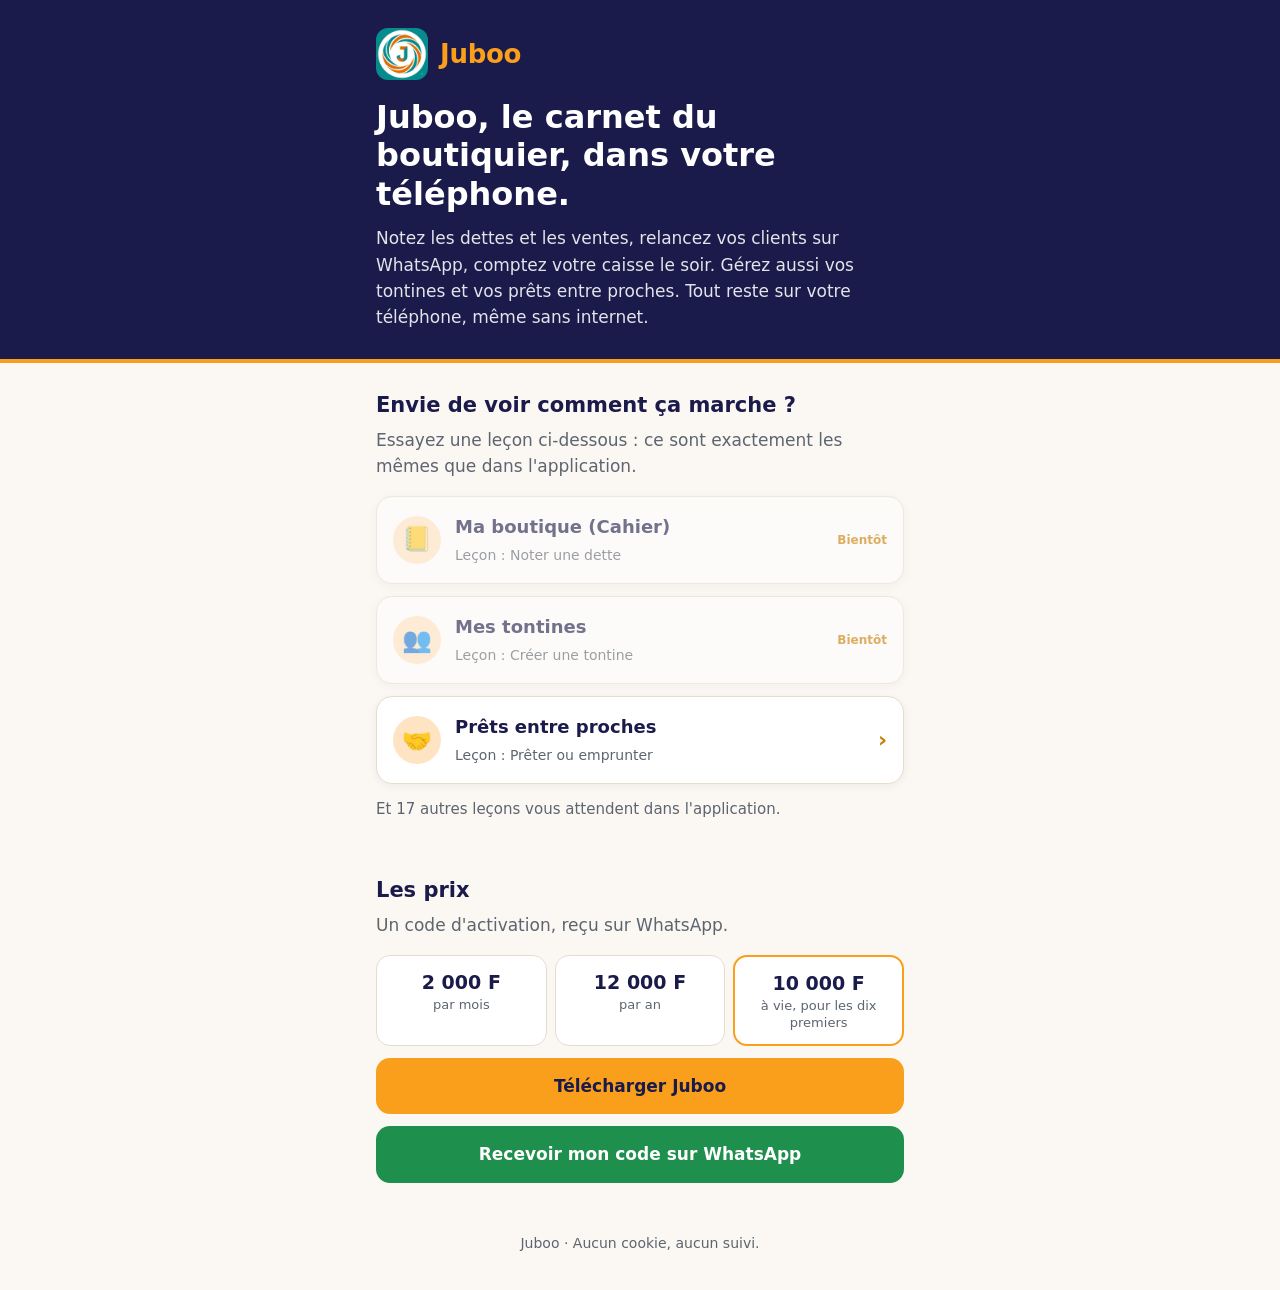
==== index.html @ e8f33935 "Site du tutoriel : accueil, lecteur et leçon « Prêter ou emprunter » Le lecteur dessine lui-même le " ====
<!doctype html>
<html lang="fr">
<head>
<meta charset="utf-8">
<meta name="viewport" content="width=device-width, initial-scale=1">
<title>Juboo — le carnet du boutiquier</title>
<meta name="description" content="Notez les dettes et les ventes, relancez vos clients sur WhatsApp, gérez vos tontines et vos prêts entre proches. Tout reste sur votre téléphone.">
<meta name="theme-color" content="#1A1B4B">
<link rel="icon" href="assets/logo.png">
<style>
  :root{
    --orange:#F99F1B; --orange-fonce:#C97D00;
    --marine:#1A1B4B; --papier:#FBF7F2; --blanc:#FFFFFF;
    --encre:#20203A; --gris:#5C6570; --trait:#E6DDD0;
  }
  *{box-sizing:border-box}
  body{margin:0;background:var(--papier);color:var(--encre);
    font-family:Roboto,system-ui,-apple-system,"Segoe UI",Arial,sans-serif;
    font-size:17px;line-height:1.55;-webkit-font-smoothing:antialiased}
  .page{max-width:560px;margin:0 auto;padding:0 16px}
  a{color:inherit}

  header{background:var(--marine);color:#fff;border-bottom:4px solid var(--orange)}
  header .page{padding-top:28px;padding-bottom:28px}
  .marque{display:flex;align-items:center;gap:12px;margin-bottom:18px}
  .marque img{width:52px;height:52px;border-radius:12px}
  .marque span{font-size:26px;font-weight:800;color:var(--orange);letter-spacing:-.01em}
  h1{font-size:clamp(24px,6.4vw,32px);line-height:1.2;margin:0 0 12px;font-weight:800}
  header p{margin:0;color:rgba(255,255,255,.88)}

  section{padding:26px 0}
  h2{font-size:21px;margin:0 0 6px;color:var(--marine)}
  .sous{margin:0 0 16px;color:var(--gris)}

  .espaces{display:grid;gap:12px}
  .espace{display:flex;align-items:center;gap:14px;padding:16px;border-radius:16px;
    background:var(--blanc);border:1px solid var(--trait);text-decoration:none;
    box-shadow:0 2px 8px rgba(26,27,75,.06)}
  .espace:active{transform:scale(.99)}
  .espace .icone{width:48px;height:48px;flex:none;border-radius:50%;background:#FFE4C4;
    display:grid;place-items:center;font-size:24px}
  .espace b{display:block;font-size:18px;color:var(--marine)}
  .espace small{color:var(--gris);font-size:14px}
  .espace .fl{margin-left:auto;color:var(--orange-fonce);font-size:22px;font-weight:700}
  .espace.bientot{opacity:.6;pointer-events:none}
  .espace.bientot .fl{font-size:12px;font-weight:700}
  .autres{margin:14px 0 0;color:var(--gris);font-size:15px}

  .prix{display:grid;grid-template-columns:repeat(3,1fr);gap:8px}
  .prix div{background:var(--blanc);border:1px solid var(--trait);border-radius:14px;
    padding:12px 8px;text-align:center}
  .prix b{display:block;font-size:19px;color:var(--marine)}
  .prix small{color:var(--gris);font-size:13px;line-height:1.3;display:block}
  .prix .vie{border:2px solid var(--orange)}

  .btn{display:flex;justify-content:center;align-items:center;gap:8px;padding:15px;
    border-radius:14px;font-weight:700;text-decoration:none;font-size:17px;margin-top:12px}
  .btn.principal{background:var(--orange);color:var(--marine)}
  .btn.whatsapp{background:#1F8F4E;color:#fff}

  footer{padding:24px 0 36px;color:var(--gris);font-size:14px;text-align:center}
</style>
</head>
<body>
<header>
  <div class="page">
    <div class="marque"><img src="assets/logo.png" alt=""><span>Juboo</span></div>
    <h1>Juboo, le carnet du boutiquier, dans votre téléphone.</h1>
    <p>Notez les dettes et les ventes, relancez vos clients sur WhatsApp, comptez votre caisse le soir.
      Gérez aussi vos tontines et vos prêts entre proches. Tout reste sur votre téléphone, même sans internet.</p>
  </div>
</header>

<main class="page">
  <section id="lecons">
    <h2>Envie de voir comment ça marche ?</h2>
    <p class="sous">Essayez une leçon ci-dessous : ce sont exactement les mêmes que dans l'application.</p>
    <div class="espaces" id="espaces"></div>
    <p class="autres">Et 17 autres leçons vous attendent dans l'application.</p>
  </section>

  <section id="telecharger">
    <h2>Les prix</h2>
    <p class="sous">Un code d'activation, reçu sur WhatsApp.</p>
    <div class="prix">
      <div><b>2 000 F</b><small>par mois</small></div>
      <div><b>12 000 F</b><small>par an</small></div>
      <div class="vie"><b>10 000 F</b><small>à vie, pour les dix premiers</small></div>
    </div>
    <a class="btn principal" href="https://github.com/it7674007-png/juboo-website/releases/latest">Télécharger Juboo</a>
    <a class="btn whatsapp" href="https://wa.me/221775543487?text=Bonjour%2C%20je%20souhaite%20activer%20Juboo.">Recevoir mon code sur WhatsApp</a>
  </section>
</main>

<footer>Juboo · Aucun cookie, aucun suivi.</footer>

<script>
  // Les trois boutons viennent de lecons.json : une leçon sans captures s'affiche « Bientôt ».
  const icones = { CAHIER: '📒', TONTINES: '👥', PRETS: '🤝' };
  fetch('lecons/lecons.json').then(r => r.json()).then(liste => {
    const box = document.getElementById('espaces');
    liste.forEach(l => {
      const a = document.createElement('a');
      a.className = 'espace' + (l.disponible ? '' : ' bientot');
      a.href = 'jouer.html?lecon=' + encodeURIComponent(l.id);
      a.innerHTML = '<span class="icone" aria-hidden="true"></span><span><b></b><small></small></span><span class="fl"></span>';
      a.querySelector('.icone').textContent = icones[l.module] || '•';
      a.querySelector('b').textContent = l.espace;
      a.querySelector('small').textContent = 'Leçon : ' + l.titre;
      a.querySelector('.fl').textContent = l.disponible ? '›' : 'Bientôt';
      box.append(a);
    });
  });
</script>
</body>
</html>
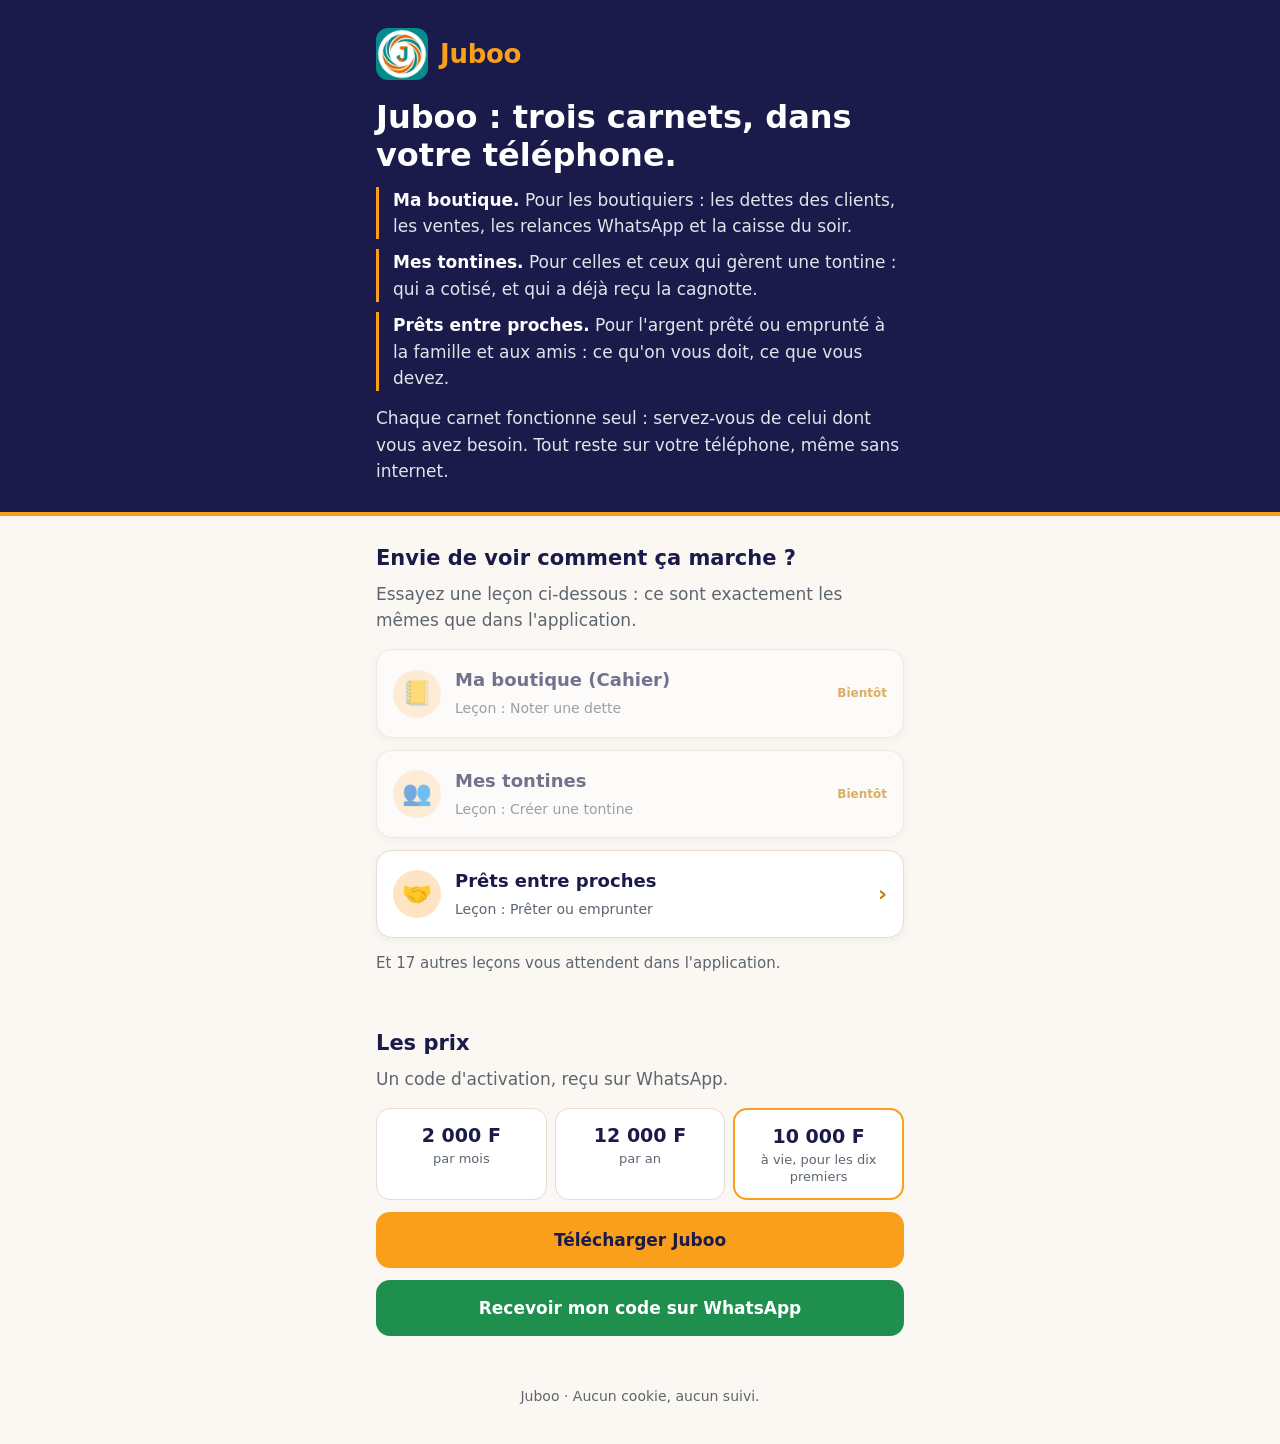
==== commit f26c80e1: "Accueil : présenter les trois carnets, chacun indépendant Co-Authored-By: Claude Opus 5.5 <noreply@a" ====
--- a/index.html
+++ b/index.html
@@ -27,6 +27,9 @@
   .marque span{font-size:26px;font-weight:800;color:var(--orange);letter-spacing:-.01em}
   h1{font-size:clamp(24px,6.4vw,32px);line-height:1.2;margin:0 0 12px;font-weight:800}
   header p{margin:0;color:rgba(255,255,255,.88)}
+  .modules{list-style:none;margin:0 0 14px;padding:0;display:grid;gap:10px}
+  .modules li{padding-left:14px;border-left:3px solid var(--orange);color:rgba(255,255,255,.88)}
+  .modules b{color:#fff}
 
   section{padding:26px 0}
   h2{font-size:21px;margin:0 0 6px;color:var(--marine)}
@@ -65,9 +68,13 @@
 <header>
   <div class="page">
     <div class="marque"><img src="assets/logo.png" alt=""><span>Juboo</span></div>
-    <h1>Juboo, le carnet du boutiquier, dans votre téléphone.</h1>
-    <p>Notez les dettes et les ventes, relancez vos clients sur WhatsApp, comptez votre caisse le soir.
-      Gérez aussi vos tontines et vos prêts entre proches. Tout reste sur votre téléphone, même sans internet.</p>
+    <h1>Juboo : trois carnets, dans votre téléphone.</h1>
+    <ul class="modules">
+      <li><b>Ma boutique.</b> Pour les boutiquiers : les dettes des clients, les ventes, les relances WhatsApp et la caisse du soir.</li>
+      <li><b>Mes tontines.</b> Pour celles et ceux qui gèrent une tontine : qui a cotisé, et qui a déjà reçu la cagnotte.</li>
+      <li><b>Prêts entre proches.</b> Pour l'argent prêté ou emprunté à la famille et aux amis : ce qu'on vous doit, ce que vous devez.</li>
+    </ul>
+    <p>Chaque carnet fonctionne seul : servez-vous de celui dont vous avez besoin. Tout reste sur votre téléphone, même sans internet.</p>
   </div>
 </header>
 
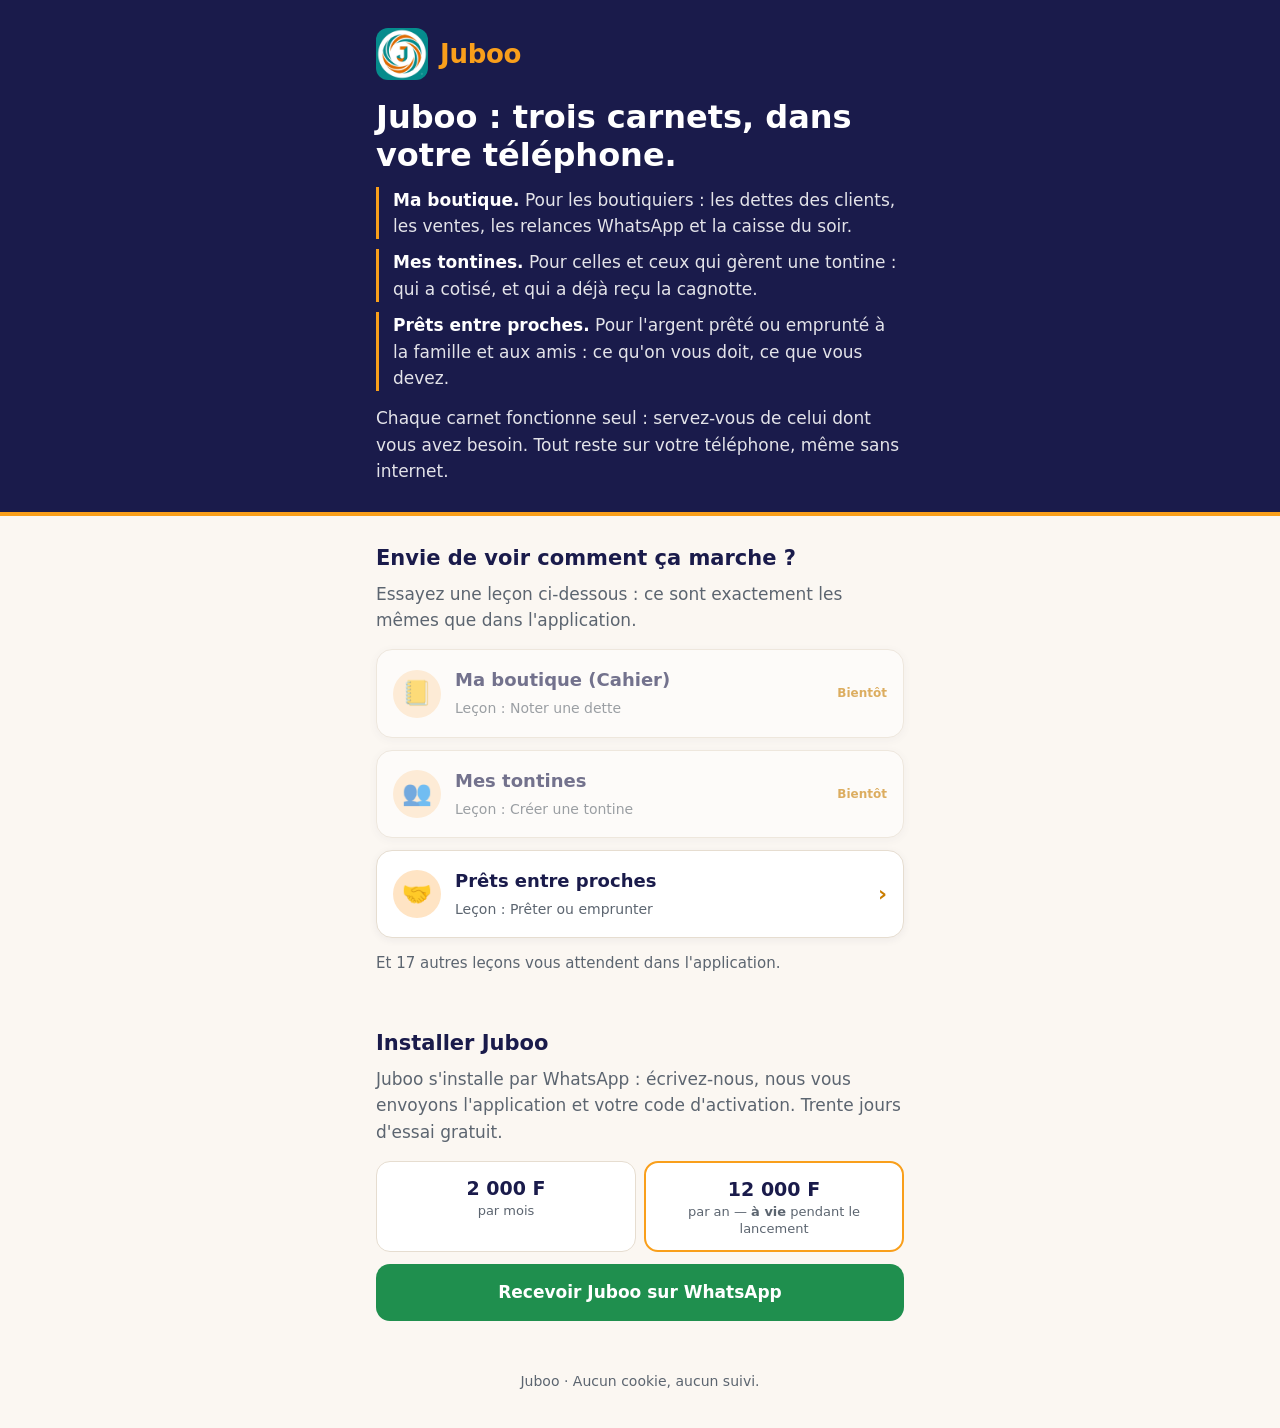
==== commit 20faff74: "Installation par WhatsApp, guide pour le visiteur, et la bulle dans le telephone - Le bouton « Telec" ====
--- a/index.html
+++ b/index.html
@@ -49,7 +49,7 @@
   .espace.bientot .fl{font-size:12px;font-weight:700}
   .autres{margin:14px 0 0;color:var(--gris);font-size:15px}
 
-  .prix{display:grid;grid-template-columns:repeat(3,1fr);gap:8px}
+  .prix{display:grid;grid-template-columns:repeat(2,1fr);gap:8px}
   .prix div{background:var(--blanc);border:1px solid var(--trait);border-radius:14px;
     padding:12px 8px;text-align:center}
   .prix b{display:block;font-size:19px;color:var(--marine)}
@@ -86,20 +86,20 @@
     <p class="autres">Et 17 autres leçons vous attendent dans l'application.</p>
   </section>
 
-  <section id="telecharger">
-    <h2>Les prix</h2>
-    <p class="sous">Un code d'activation, reçu sur WhatsApp.</p>
+  <section id="installer">
+    <h2>Installer Juboo</h2>
+    <p class="sous">Juboo s'installe par WhatsApp : écrivez-nous, nous vous envoyons
+      l'application et votre code d'activation. Trente jours d'essai gratuit.</p>
     <div class="prix">
       <div><b>2 000 F</b><small>par mois</small></div>
-      <div><b>12 000 F</b><small>par an</small></div>
-      <div class="vie"><b>10 000 F</b><small>à vie, pour les dix premiers</small></div>
+      <div class="vie"><b>12 000 F</b><small>par an — <strong>à vie</strong> pendant le lancement</small></div>
     </div>
-    <a class="btn principal" href="https://github.com/it7674007-png/juboo-website/releases/latest">Télécharger Juboo</a>
-    <a class="btn whatsapp" href="https://wa.me/221775543487?text=Bonjour%2C%20je%20souhaite%20activer%20Juboo.">Recevoir mon code sur WhatsApp</a>
+    <a class="btn whatsapp" data-whatsapp href="https://wa.me/221775543487">Recevoir Juboo sur WhatsApp</a>
   </section>
 </main>
 
 <footer>Juboo · Aucun cookie, aucun suivi.</footer>
+<script src="assets/whatsapp.js"></script>
 
 <script>
   // Les trois boutons viennent de lecons.json : une leçon sans captures s'affiche « Bientôt ».
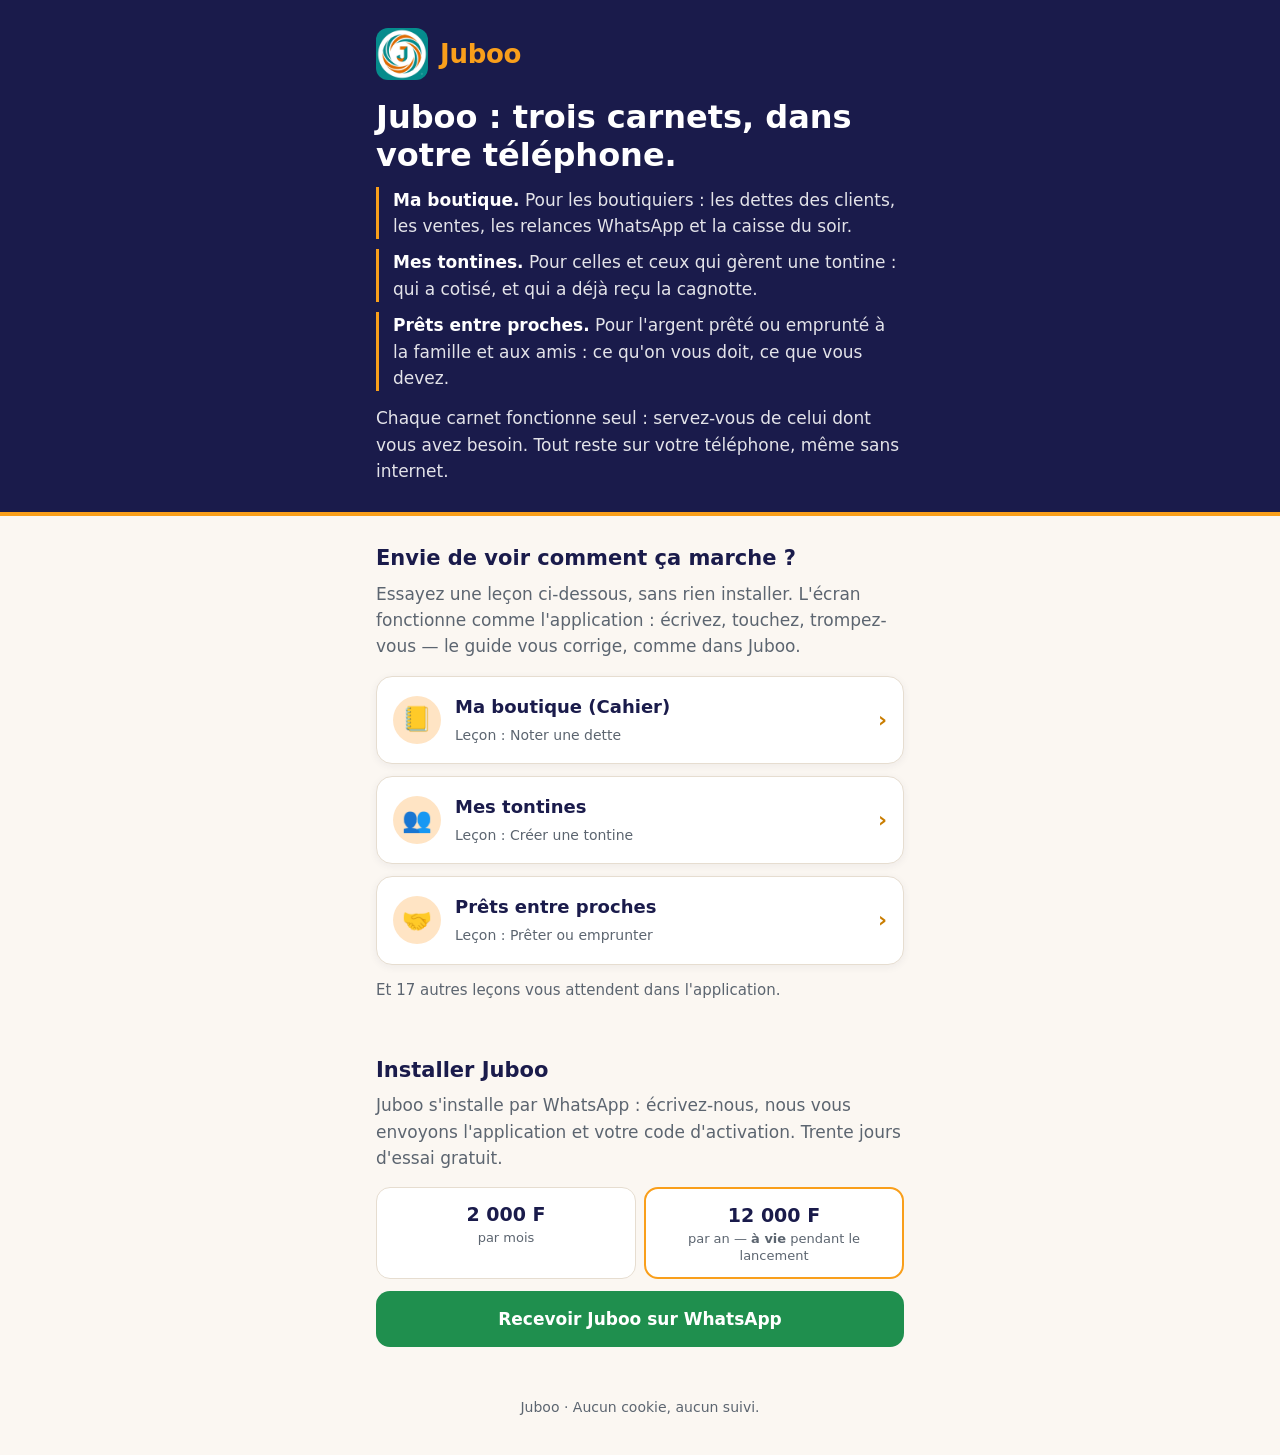
==== commit eb74fc15: "Le simulateur a les memes tailles de texte que l'application, et le lien un apercu - Les titres et l" ====
--- a/index.html
+++ b/index.html
@@ -7,6 +7,18 @@
 <meta name="description" content="Notez les dettes et les ventes, relancez vos clients sur WhatsApp, gérez vos tontines et vos prêts entre proches. Tout reste sur votre téléphone.">
 <meta name="theme-color" content="#1A1B4B">
 <link rel="icon" href="assets/logo.png">
+<!-- L'aperçu du lien partagé sur WhatsApp : titre, phrase et image de 1200 × 630 (moins de 300 Ko). -->
+<meta property="og:type" content="website">
+<meta property="og:locale" content="fr_FR">
+<meta property="og:site_name" content="Juboo">
+<meta property="og:title" content="Juboo — vos comptes, dans votre téléphone">
+<meta property="og:description" content="La boutique, les tontines, les prêts entre proches. Essayez une leçon sans rien installer : vous pouvez vous tromper, le guide vous corrige.">
+<meta property="og:url" content="https://it7674007-png.github.io/juboo-website/">
+<meta property="og:image" content="https://it7674007-png.github.io/juboo-website/assets/partage.jpg">
+<meta property="og:image:width" content="1200">
+<meta property="og:image:height" content="630">
+<meta property="og:image:alt" content="Le guide de Juboo, et les trois carnets : boutique, tontines, prêts.">
+<meta name="twitter:card" content="summary_large_image">
 <style>
   :root{
     --orange:#F99F1B; --orange-fonce:#C97D00;
@@ -81,7 +93,8 @@
 <main class="page">
   <section id="lecons">
     <h2>Envie de voir comment ça marche ?</h2>
-    <p class="sous">Essayez une leçon ci-dessous : ce sont exactement les mêmes que dans l'application.</p>
+    <p class="sous">Essayez une leçon ci-dessous, sans rien installer. L'écran fonctionne comme
+      l'application : écrivez, touchez, trompez-vous — le guide vous corrige, comme dans Juboo.</p>
     <div class="espaces" id="espaces"></div>
     <p class="autres">Et 17 autres leçons vous attendent dans l'application.</p>
   </section>
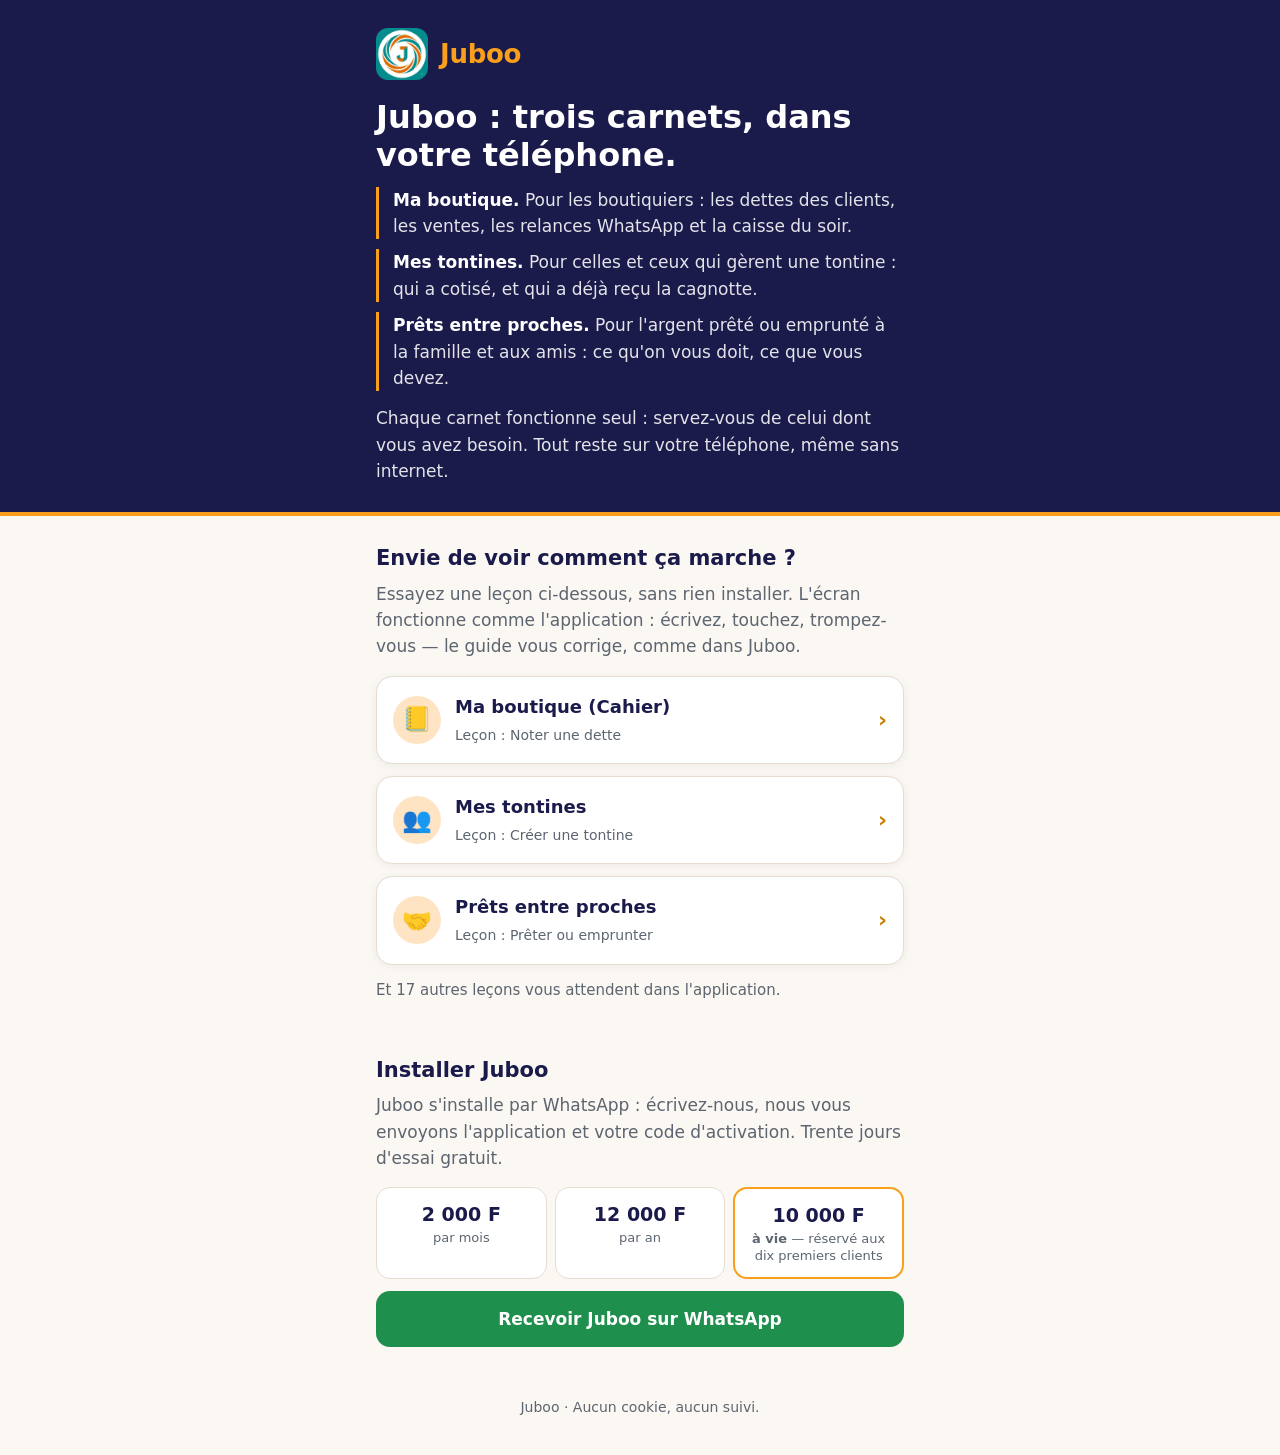
==== commit ccae8e89: "Prix : 2 000 F le mois, 12 000 F l'an, 10 000 F a vie (dix premiers clients) L'offre a vie, moins ch" ====
--- a/index.html
+++ b/index.html
@@ -61,7 +61,7 @@
   .espace.bientot .fl{font-size:12px;font-weight:700}
   .autres{margin:14px 0 0;color:var(--gris);font-size:15px}
 
-  .prix{display:grid;grid-template-columns:repeat(2,1fr);gap:8px}
+  .prix{display:grid;grid-template-columns:repeat(3,1fr);gap:8px}
   .prix div{background:var(--blanc);border:1px solid var(--trait);border-radius:14px;
     padding:12px 8px;text-align:center}
   .prix b{display:block;font-size:19px;color:var(--marine)}
@@ -105,7 +105,8 @@
       l'application et votre code d'activation. Trente jours d'essai gratuit.</p>
     <div class="prix">
       <div><b>2 000 F</b><small>par mois</small></div>
-      <div class="vie"><b>12 000 F</b><small>par an — <strong>à vie</strong> pendant le lancement</small></div>
+      <div><b>12 000 F</b><small>par an</small></div>
+      <div class="vie"><b>10 000 F</b><small><strong>à vie</strong> — réservé aux dix premiers clients</small></div>
     </div>
     <a class="btn whatsapp" data-whatsapp href="https://wa.me/221775543487">Recevoir Juboo sur WhatsApp</a>
   </section>
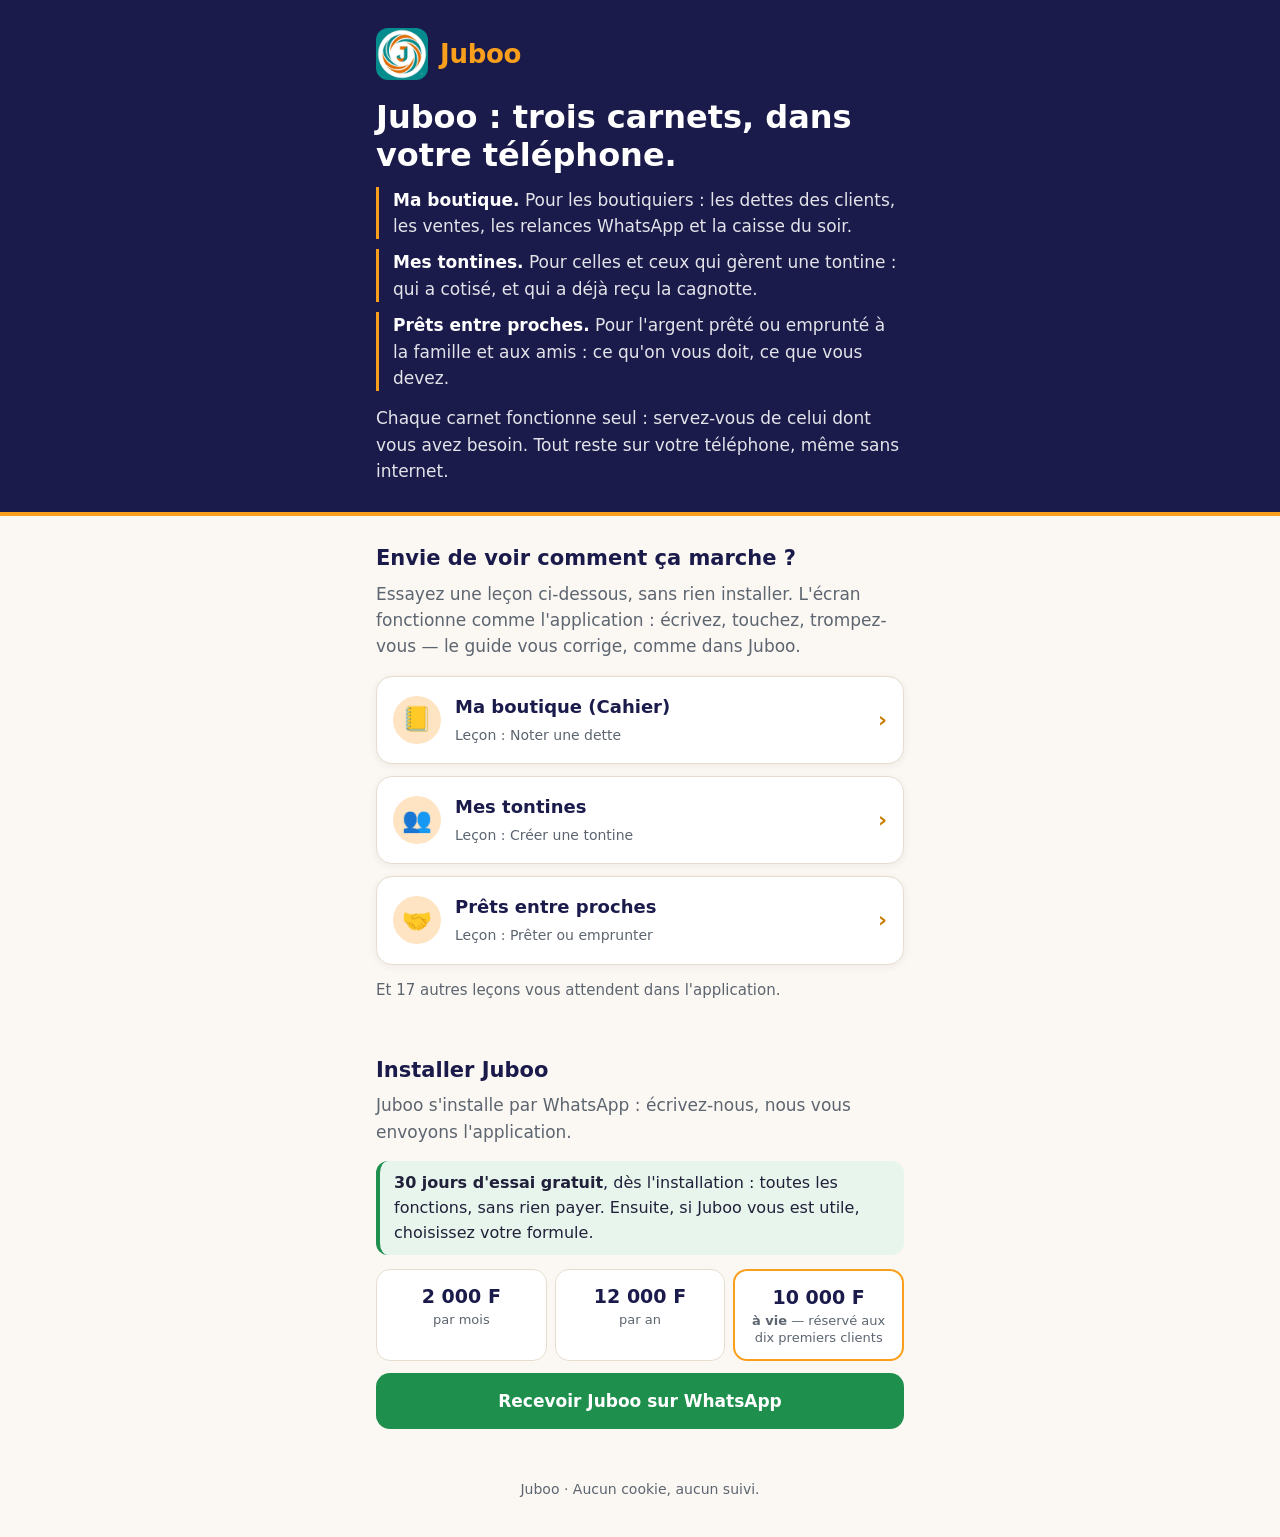
==== commit 0aead59f: "Accueil : l'essai gratuit de 30 jours mis en avant Il tenait en une demi-phrase apres l'installation" ====
--- a/index.html
+++ b/index.html
@@ -67,6 +67,7 @@
   .prix b{display:block;font-size:19px;color:var(--marine)}
   .prix small{color:var(--gris);font-size:13px;line-height:1.3;display:block}
   .prix .vie{border:2px solid var(--orange)}
+  .essai{background:#E8F5EC;border-left:4px solid #1F8F4E;border-radius:12px;padding:10px 14px;margin:0 0 14px;font-size:16px}
 
   .btn{display:flex;justify-content:center;align-items:center;gap:8px;padding:15px;
     border-radius:14px;font-weight:700;text-decoration:none;font-size:17px;margin-top:12px}
@@ -101,8 +102,9 @@
 
   <section id="installer">
     <h2>Installer Juboo</h2>
-    <p class="sous">Juboo s'installe par WhatsApp : écrivez-nous, nous vous envoyons
-      l'application et votre code d'activation. Trente jours d'essai gratuit.</p>
+    <p class="sous">Juboo s'installe par WhatsApp : écrivez-nous, nous vous envoyons l'application.</p>
+    <p class="essai"><b>30 jours d'essai gratuit</b>, dès l'installation : toutes les fonctions, sans
+      rien payer. Ensuite, si Juboo vous est utile, choisissez votre formule.</p>
     <div class="prix">
       <div><b>2 000 F</b><small>par mois</small></div>
       <div><b>12 000 F</b><small>par an</small></div>
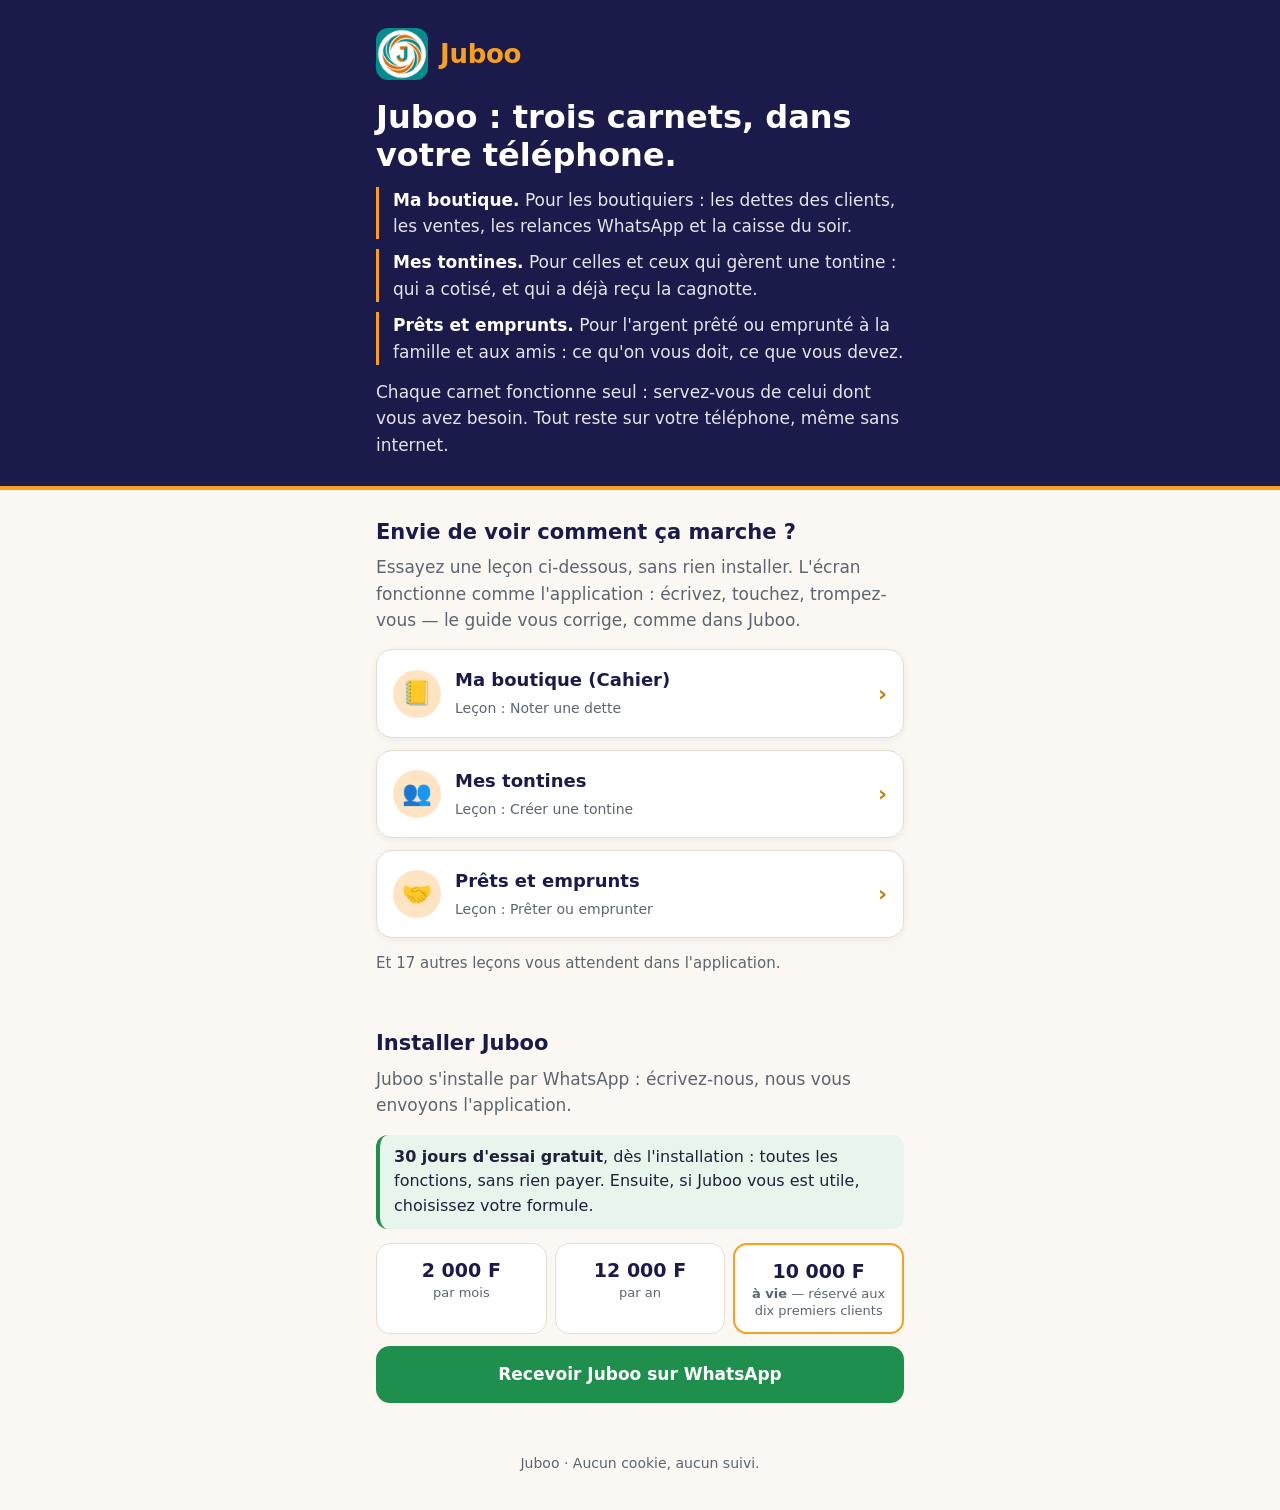
==== commit 3224bb16: "Le module des prêts s'appelle maintenant « Prêts et emprunts » Co-Authored-By: Claude Opus 5.5 <nore" ====
--- a/index.html
+++ b/index.html
@@ -4,7 +4,7 @@
 <meta charset="utf-8">
 <meta name="viewport" content="width=device-width, initial-scale=1">
 <title>Juboo — le carnet du boutiquier</title>
-<meta name="description" content="Notez les dettes et les ventes, relancez vos clients sur WhatsApp, gérez vos tontines et vos prêts entre proches. Tout reste sur votre téléphone.">
+<meta name="description" content="Notez les dettes et les ventes, relancez vos clients sur WhatsApp, gérez vos tontines et vos prêts et emprunts. Tout reste sur votre téléphone.">
 <meta name="theme-color" content="#1A1B4B">
 <link rel="icon" href="assets/logo.png">
 <!-- L'aperçu du lien partagé sur WhatsApp : titre, phrase et image de 1200 × 630 (moins de 300 Ko). -->
@@ -12,7 +12,7 @@
 <meta property="og:locale" content="fr_FR">
 <meta property="og:site_name" content="Juboo">
 <meta property="og:title" content="Juboo — vos comptes, dans votre téléphone">
-<meta property="og:description" content="La boutique, les tontines, les prêts entre proches. Essayez une leçon sans rien installer : vous pouvez vous tromper, le guide vous corrige.">
+<meta property="og:description" content="La boutique, les tontines, les prêts et emprunts. Essayez une leçon sans rien installer : vous pouvez vous tromper, le guide vous corrige.">
 <meta property="og:url" content="https://it7674007-png.github.io/juboo-website/">
 <meta property="og:image" content="https://it7674007-png.github.io/juboo-website/assets/partage.jpg">
 <meta property="og:image:width" content="1200">
@@ -85,7 +85,7 @@
     <ul class="modules">
       <li><b>Ma boutique.</b> Pour les boutiquiers : les dettes des clients, les ventes, les relances WhatsApp et la caisse du soir.</li>
       <li><b>Mes tontines.</b> Pour celles et ceux qui gèrent une tontine : qui a cotisé, et qui a déjà reçu la cagnotte.</li>
-      <li><b>Prêts entre proches.</b> Pour l'argent prêté ou emprunté à la famille et aux amis : ce qu'on vous doit, ce que vous devez.</li>
+      <li><b>Prêts et emprunts.</b> Pour l'argent prêté ou emprunté à la famille et aux amis : ce qu'on vous doit, ce que vous devez.</li>
     </ul>
     <p>Chaque carnet fonctionne seul : servez-vous de celui dont vous avez besoin. Tout reste sur votre téléphone, même sans internet.</p>
   </div>
